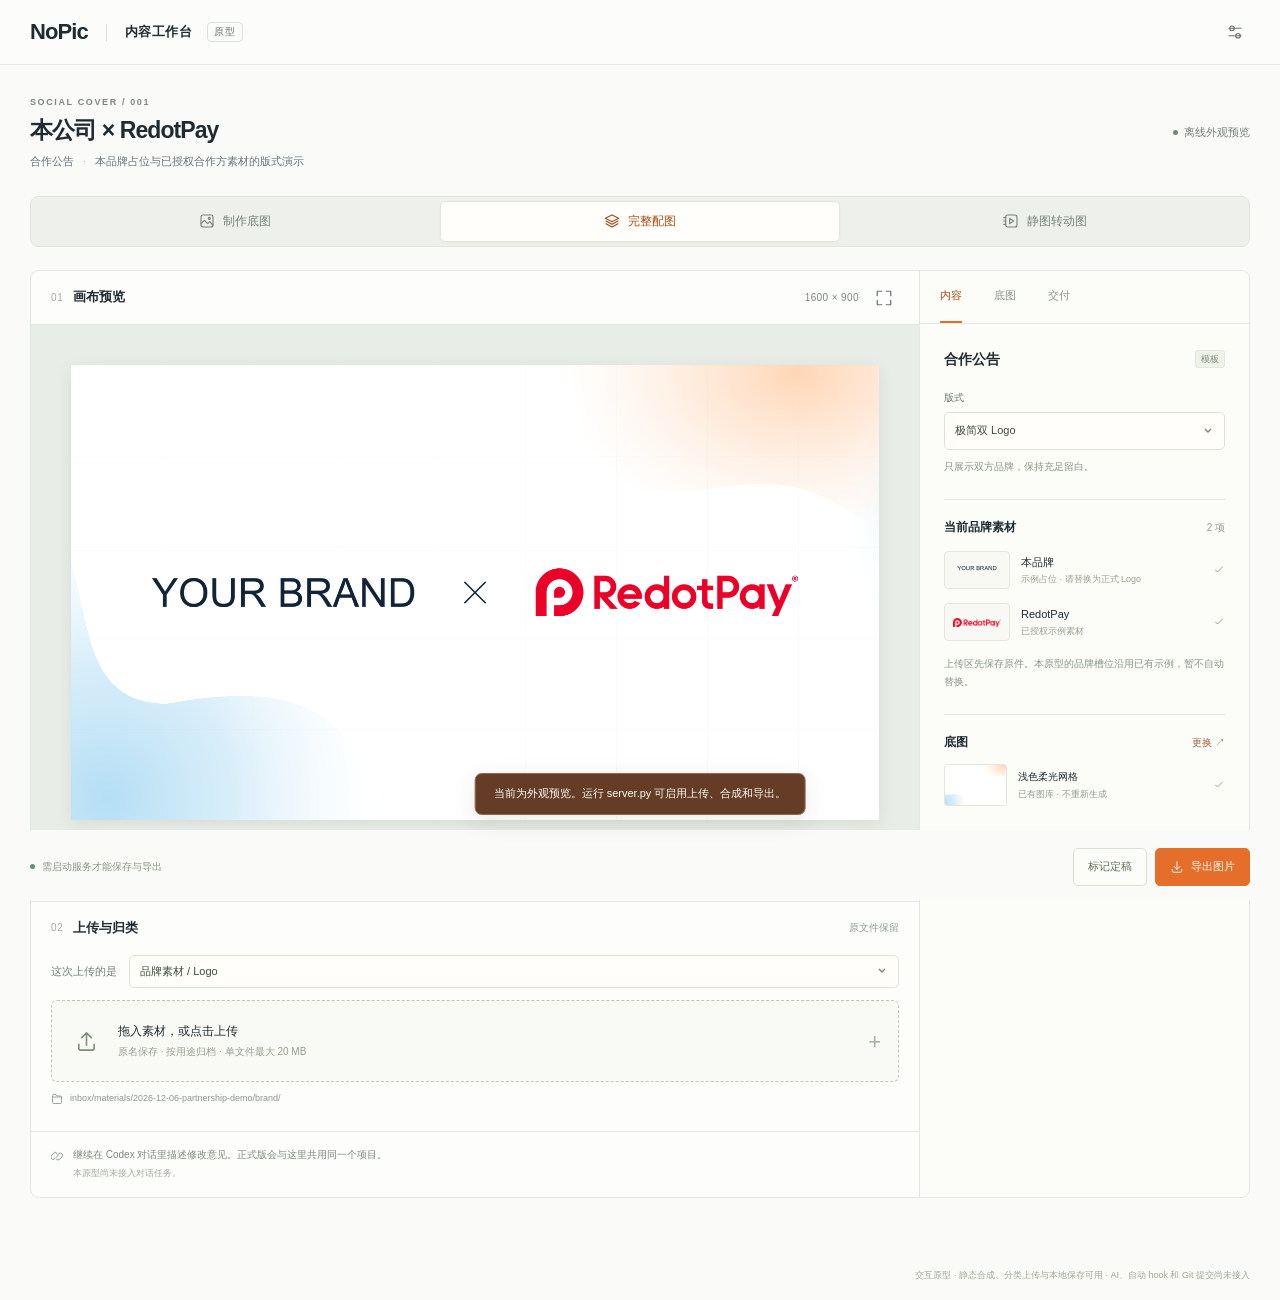
==== output/prototypes/cover-workbench/index.html @ 92ba037e "Initialize NoPic with generic-brand preview workbench" ====
<!doctype html>
<html lang="zh-CN">
<head>
  <meta charset="UTF-8"><meta name="viewport" content="width=device-width,initial-scale=1">
  <title>有图 NoPic · 内容工作台</title>
  <link rel="stylesheet" href="style.css">
</head>
<body>
<svg class="sprite" aria-hidden="true" xmlns="http://www.w3.org/2000/svg">
 <symbol id="i-image" viewBox="0 0 24 24"><rect x="3" y="3" width="18" height="18" rx="3"/><path d="m3 16 5-5 5 5 3-3 5 5"/><circle cx="15.5" cy="8" r="1.5"/></symbol>
 <symbol id="i-stack" viewBox="0 0 24 24"><path d="m12 3 10 5-10 5L2 8 12 3Zm-9 9 9 5 9-5M3 16l9 5 9-5"/></symbol>
 <symbol id="i-motion" viewBox="0 0 24 24"><rect x="4" y="3" width="17" height="18" rx="3"/><path d="m10 8 6 4-6 4ZM1 7h3M1 12h3M1 17h3"/></symbol>
 <symbol id="i-upload" viewBox="0 0 24 24"><path d="M12 16V3m-5 5 5-5 5 5M4 15v4a2 2 0 0 0 2 2h12a2 2 0 0 0 2-2v-4"/></symbol>
 <symbol id="i-download" viewBox="0 0 24 24"><path d="M12 3v13m-5-5 5 5 5-5M4 16v3a2 2 0 0 0 2 2h12a2 2 0 0 0 2-2v-3"/></symbol>
 <symbol id="i-folder" viewBox="0 0 24 24"><path d="M3 7V5a2 2 0 0 1 2-2h5l2 3h7a2 2 0 0 1 2 2v11a2 2 0 0 1-2 2H5a2 2 0 0 1-2-2V7Zm0 1h18"/></symbol>
 <symbol id="i-arrow" viewBox="0 0 24 24"><path d="M5 12h14m-6-6 6 6-6 6"/></symbol>
 <symbol id="i-check" viewBox="0 0 24 24"><path d="m5 12 4 4L19 6"/></symbol>
 <symbol id="i-settings" viewBox="0 0 24 24"><path d="M4 7h16M4 17h16"/><circle cx="8" cy="7" r="3"/><circle cx="16" cy="17" r="3"/></symbol>
 <symbol id="i-expand" viewBox="0 0 24 24"><path d="M9 3H3v6m12-6h6v6M3 15v6h6m12-6v6h-6"/></symbol>
 <symbol id="i-info" viewBox="0 0 24 24"><circle cx="12" cy="12" r="9"/><path d="M12 11v6m0-10v1"/></symbol>
 <symbol id="i-link" viewBox="0 0 24 24"><path d="m10 13 4-4m-6 6-1 1a4 4 0 0 1-6-6l4-4a4 4 0 0 1 6 0m2 2 1-1a4 4 0 0 1 6 6l-4 4a4 4 0 0 1-6 0"/></symbol>
</svg>
<div class="app">
 <header class="app-header">
   <div class="brand"><span class="brand-name">NoPic</span><span class="header-divider"></span><span>内容工作台</span><span class="prototype-tag">原型</span></div>
   <button class="icon-button" id="settings" aria-label="查看保存位置" title="查看保存位置"><svg><use href="#i-settings"/></svg></button>
 </header>
 <div class="project-bar">
   <div><div class="eyebrow">SOCIAL COVER / 001</div><h1>本公司 × RedotPay</h1><p>合作公告 <span>·</span> 本品牌占位与已授权合作方素材的版式演示</p></div>
   <div class="save-state" id="save-status"><i></i><span>本地项目</span></div>
 </div>
 <nav class="workflow-nav" aria-label="制作流程">
   <button data-mode="background"><svg><use href="#i-image"/></svg><span>制作底图</span></button>
   <button data-mode="cover" class="active"><svg><use href="#i-stack"/></svg><span>完整配图</span></button>
   <button data-mode="motion"><svg><use href="#i-motion"/></svg><span>静图转动图</span></button>
 </nav>
 <section class="paths" id="paths" hidden>
   <div class="section-heading"><h2>保存位置</h2><button class="text-button" id="close-paths">收起</button></div>
   <label>本次工作路径<code id="workspace-path"></code></label>
   <label>可选知识库<code id="knowledge-path"></code></label>
   <p>本原型固定使用独立工作目录。上传与导出会真实落盘；知识库目录仅检测，不写入。</p>
 </section>
 <main class="workbench">
  <div class="preview-column">
   <section class="preview-panel">
    <div class="panel-heading"><div><span class="section-number">01</span><h2>画布预览</h2></div><div class="preview-controls"><span class="canvas-size">1600 × 900</span><button class="icon-button" id="expand" aria-label="放大预览"><svg><use href="#i-expand"/></svg></button></div></div>
    <div class="preview-stage" id="stage"><div class="canvas-wrap"><img id="preview" alt="当前配图预览"><div class="render-overlay" id="render-overlay" hidden><span class="spinner"></span>正在更新预览</div></div></div>
    <div class="preview-caption"><span id="preview-kind"><i class="tiny-dot"></i>静态母版</span><span id="preview-note">独立底图 · Logo 分层保留</span></div>
    <div class="motion-strip" id="motion-strip" hidden><svg><use href="#i-motion"/></svg><span>静态母版</span><div class="timeline"><span></span></div><span>00:00 / 00:05</span></div>
   </section>
   <section class="upload-section">
    <div class="panel-heading"><div><span class="section-number">02</span><h2>上传与归类</h2></div><span class="subtle">原文件保留</span></div>
    <div class="upload-category"><label for="upload-category">这次上传的是</label><select id="upload-category"><option value="brand">品牌素材 / Logo</option><option value="layout-reference">总体参考图</option><option value="background-reference">底图参考图</option><option value="background">可直接使用的底图</option><option value="static">之前制作好的静态图</option><option value="other">人物、截图或其他素材</option></select></div>
    <button class="dropzone" id="dropzone"><span class="upload-icon"><svg><use href="#i-upload"/></svg></span><span><strong>拖入素材，或点击上传</strong><small>原名保存 · 按用途归档 · 单文件最大 20 MB</small></span><span class="upload-plus">+</span></button>
    <input type="file" id="file-input" multiple hidden>
    <div class="destination"><svg><use href="#i-folder"/></svg><span id="upload-destination">inbox/materials/日期-partnership-demo/brand/</span></div>
    <div id="uploaded-files" class="file-list" aria-live="polite"></div>
   </section>
   <section class="flow-note"><svg><use href="#i-link"/></svg><p>继续在 Codex 对话里描述修改意见。正式版会与这里共用同一个项目。<span>本原型尚未接入对话任务。</span></p></section>
  </div>
  <aside class="inspector">
   <div class="inspector-tabs" role="tablist" aria-label="配图设置"><button role="tab" aria-selected="true" data-tab="content">内容</button><button role="tab" aria-selected="false" data-tab="backgrounds">底图</button><button role="tab" aria-selected="false" data-tab="delivery">交付</button></div>
   <section class="tab-pane" id="tab-content">
    <div class="pane-title"><h2>合作公告</h2><span class="micro-tag">模板</span></div>
    <label class="field-label" for="template">版式</label><select id="template"><option value="minimal">极简双 Logo</option><option value="centered">居中标题 + 双 Logo</option></select>
    <p class="field-help" id="template-help">只展示双方品牌，保持充足留白。</p>
    <div id="copy-fields" hidden><label class="field-label" for="title">主标题</label><textarea id="title" rows="2" maxlength="200">Partnership Announcement</textarea><label class="field-label" for="subtitle">说明文案</label><textarea id="subtitle" rows="2" maxlength="500">Approved copy goes here.</textarea><p class="field-help">演示文案，请替换为已确认的内容。</p></div>
    <div class="divider"></div><div class="section-heading"><h3>当前品牌素材</h3><span class="subtle">2 项</span></div>
    <div class="asset-slot"><div class="asset-thumb"><img id="brand-asset" alt="本品牌占位文字，非正式 Logo"></div><div><strong>本品牌</strong><small>示例占位 · 请替换为正式 Logo</small></div><svg class="verified"><use href="#i-check"/></svg></div>
    <div class="asset-slot"><div class="asset-thumb"><img id="partner-asset" alt="RedotPay 示例 Logo"></div><div><strong>RedotPay</strong><small>已授权示例素材</small></div><svg class="verified"><use href="#i-check"/></svg></div>
    <p class="field-help">上传区先保存原件。本原型的品牌槽位沿用已有示例，暂不自动替换。</p>
    <div class="divider"></div><div class="section-heading"><h3>底图</h3><button class="text-button" id="choose-background">更换 <span>↗</span></button></div>
    <button class="selected-bg" id="selected-bg"><img id="selected-bg-image" alt="已选底图"><span><strong id="selected-bg-name">浅色柔光网格</strong><small>已有图库 · 不重新生成</small></span><svg><use href="#i-check"/></svg></button>
   </section>
   <section class="tab-pane" id="tab-backgrounds" hidden>
    <div class="pane-title"><h2>选择底图</h2><span class="micro-tag">固定素材</span></div><p class="field-help top-help">换底图保留当前文案与品牌素材。</p>
    <div id="background-options" class="background-options"></div>
    <details class="generation"><summary>需要 AI 新底图？</summary><p>描述画面与留白要求，先保存生成需求。</p><label class="sr-only" for="background-brief">新底图需求</label><textarea id="background-brief" rows="3" placeholder="例如：浅橙色，中央留白，参考上传的底图参考图"></textarea><button class="secondary full" id="save-background-request">保存生成需求</button><small>原型不调用 AI；需由 Codex 后续执行。</small></details>
   </section>
   <section class="tab-pane" id="tab-delivery" hidden>
    <div class="pane-title"><h2>导出设置</h2><span class="micro-tag">本地</span></div><label class="field-label" for="format">图片格式</label><select id="format"><option value="png">PNG · 无损图片</option><option value="webp">WebP · 轻量图片</option></select>
    <div class="delivery-list"><div><svg><use href="#i-check"/></svg>完整配图与独立底图</div><div><svg><use href="#i-check"/></svg>可编辑项目与素材副本</div><div><svg><use href="#i-check"/></svg>文案、模板与字体</div></div>
    <p class="field-help">下载图片的同时，完整项目保存在本地工作路径。切换“制作底图”时只制作无字底图。</p>
    <div class="divider"></div><h3>定稿后入库</h3><p class="field-help">先生成本地候选包，再决定是否提交知识库。原型不执行 Git 操作。</p><button class="secondary full" id="finalize-inspector">标记定稿，查看清单</button>
   </section>
   <section class="motion-settings" id="motion-settings" hidden>
    <div class="pane-title"><h2>背景循环</h2><span class="micro-tag">素材检查</span></div><div class="motion-check"><span class="status-circle">!</span><strong>需要可运动的独立图层</strong><p>当前母版只有完整背景，不能直接套用网格运动。请补充透明纹理层，或已有背景序列帧。</p></div>
    <label class="field-label" for="duration">目标时长 <span id="duration-label">5 秒</span></label><input type="range" id="duration" min="2" max="15" value="5"><label class="field-label" for="motion-brief">希望怎样动起来</label><textarea id="motion-brief" rows="3" placeholder="例如：文字和 Logo 固定，背景网格缓慢循环"></textarea><button class="secondary full" id="save-motion-request">保存动效需求</button><p class="field-help">这里只保存需求，不生成或导出视频。</p>
   </section>
  </aside>
 </main>
 <section class="finalization" id="finalization" hidden aria-live="polite"><div class="final-heading"><span class="final-check"><svg><use href="#i-check"/></svg></span><div><h2>此版本已定稿，项目已保存在本地</h2><p>可选提交到知识库，也可以只保留本地。</p></div></div><div class="final-target"><svg><use href="#i-folder"/></svg><code id="submission-target"></code></div><div class="final-actions"><a class="secondary" id="download-package">下载候选工程包</a><button class="text-button" id="dismiss">仅保留本地</button></div><details><summary id="file-count">查看入库文件清单</summary><ul id="submission-files"></ul></details><p class="field-help">候选包未提交、未推送；上传的参考图不自动包含其中。</p></section>
 <footer class="action-bar"><div class="action-status"><i></i><span id="action-status">本地制作 · 素材不外传</span></div><div class="actions"><button class="secondary" id="finalize">标记定稿</button><button class="primary" id="export"><svg><use href="#i-download"/></svg><span>导出图片</span></button></div></footer>
 <div class="prototype-note">交互原型 · 静态合成、分类上传与本地保存可用 · AI、自动 hook 和 Git 提交尚未接入</div>
</div>
<div class="toast" id="toast" role="status" hidden></div>
<dialog id="lightbox"><button class="icon-button" id="close-lightbox" aria-label="关闭大图">×</button><img id="lightbox-image" alt="放大预览"></dialog>
<script id="demo-data" type="application/json">{"logo": "[data-uri]", "partner": "[data-uri]", "cover": "[data-uri]", "backgrounds": {"soft": "[data-uri]", "orange": "[data-uri]", "radial": "[data-uri]"}}</script>
<script src="app.js"></script>
</body></html>
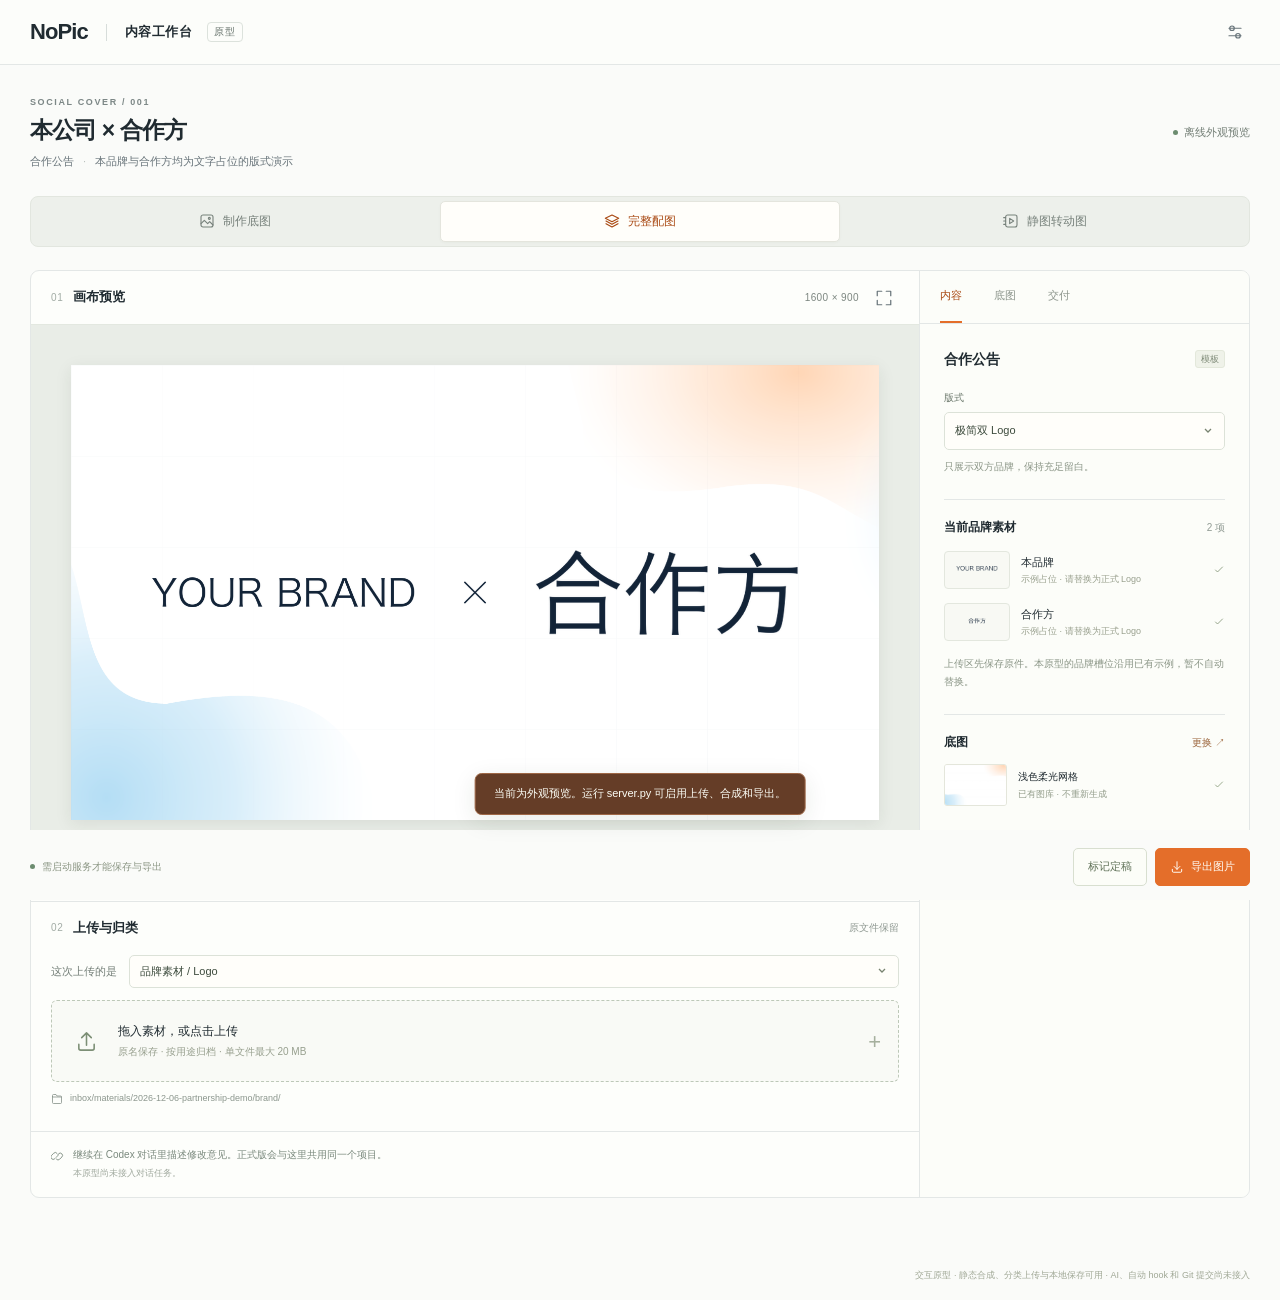
==== commit 1447023f: "Use generic partner placeholders in public NoPic demos" ====
--- a/output/prototypes/cover-workbench/index.html
+++ b/output/prototypes/cover-workbench/index.html
@@ -26,7 +26,7 @@
    <button class="icon-button" id="settings" aria-label="查看保存位置" title="查看保存位置"><svg><use href="#i-settings"/></svg></button>
  </header>
  <div class="project-bar">
-   <div><div class="eyebrow">SOCIAL COVER / 001</div><h1>本公司 × RedotPay</h1><p>合作公告 <span>·</span> 本品牌占位与已授权合作方素材的版式演示</p></div>
+   <div><div class="eyebrow">SOCIAL COVER / 001</div><h1>本公司 × 合作方</h1><p>合作公告 <span>·</span> 本品牌与合作方均为文字占位的版式演示</p></div>
    <div class="save-state" id="save-status"><i></i><span>本地项目</span></div>
  </div>
  <nav class="workflow-nav" aria-label="制作流程">
@@ -67,7 +67,7 @@
     <div id="copy-fields" hidden><label class="field-label" for="title">主标题</label><textarea id="title" rows="2" maxlength="200">Partnership Announcement</textarea><label class="field-label" for="subtitle">说明文案</label><textarea id="subtitle" rows="2" maxlength="500">Approved copy goes here.</textarea><p class="field-help">演示文案，请替换为已确认的内容。</p></div>
     <div class="divider"></div><div class="section-heading"><h3>当前品牌素材</h3><span class="subtle">2 项</span></div>
     <div class="asset-slot"><div class="asset-thumb"><img id="brand-asset" alt="本品牌占位文字，非正式 Logo"></div><div><strong>本品牌</strong><small>示例占位 · 请替换为正式 Logo</small></div><svg class="verified"><use href="#i-check"/></svg></div>
-    <div class="asset-slot"><div class="asset-thumb"><img id="partner-asset" alt="RedotPay 示例 Logo"></div><div><strong>RedotPay</strong><small>已授权示例素材</small></div><svg class="verified"><use href="#i-check"/></svg></div>
+    <div class="asset-slot"><div class="asset-thumb"><img id="partner-asset" alt="合作方文字占位，非正式 Logo"></div><div><strong>合作方</strong><small>示例占位 · 请替换为正式 Logo</small></div><svg class="verified"><use href="#i-check"/></svg></div>
     <p class="field-help">上传区先保存原件。本原型的品牌槽位沿用已有示例，暂不自动替换。</p>
     <div class="divider"></div><div class="section-heading"><h3>底图</h3><button class="text-button" id="choose-background">更换 <span>↗</span></button></div>
     <button class="selected-bg" id="selected-bg"><img id="selected-bg-image" alt="已选底图"><span><strong id="selected-bg-name">浅色柔光网格</strong><small>已有图库 · 不重新生成</small></span><svg><use href="#i-check"/></svg></button>
@@ -95,6 +95,6 @@
 </div>
 <div class="toast" id="toast" role="status" hidden></div>
 <dialog id="lightbox"><button class="icon-button" id="close-lightbox" aria-label="关闭大图">×</button><img id="lightbox-image" alt="放大预览"></dialog>
-<script id="demo-data" type="application/json">{"logo": "[data-uri]", "partner": "[data-uri]", "cover": "[data-uri]", "backgrounds": {"soft": "[data-uri]", "orange": "[data-uri]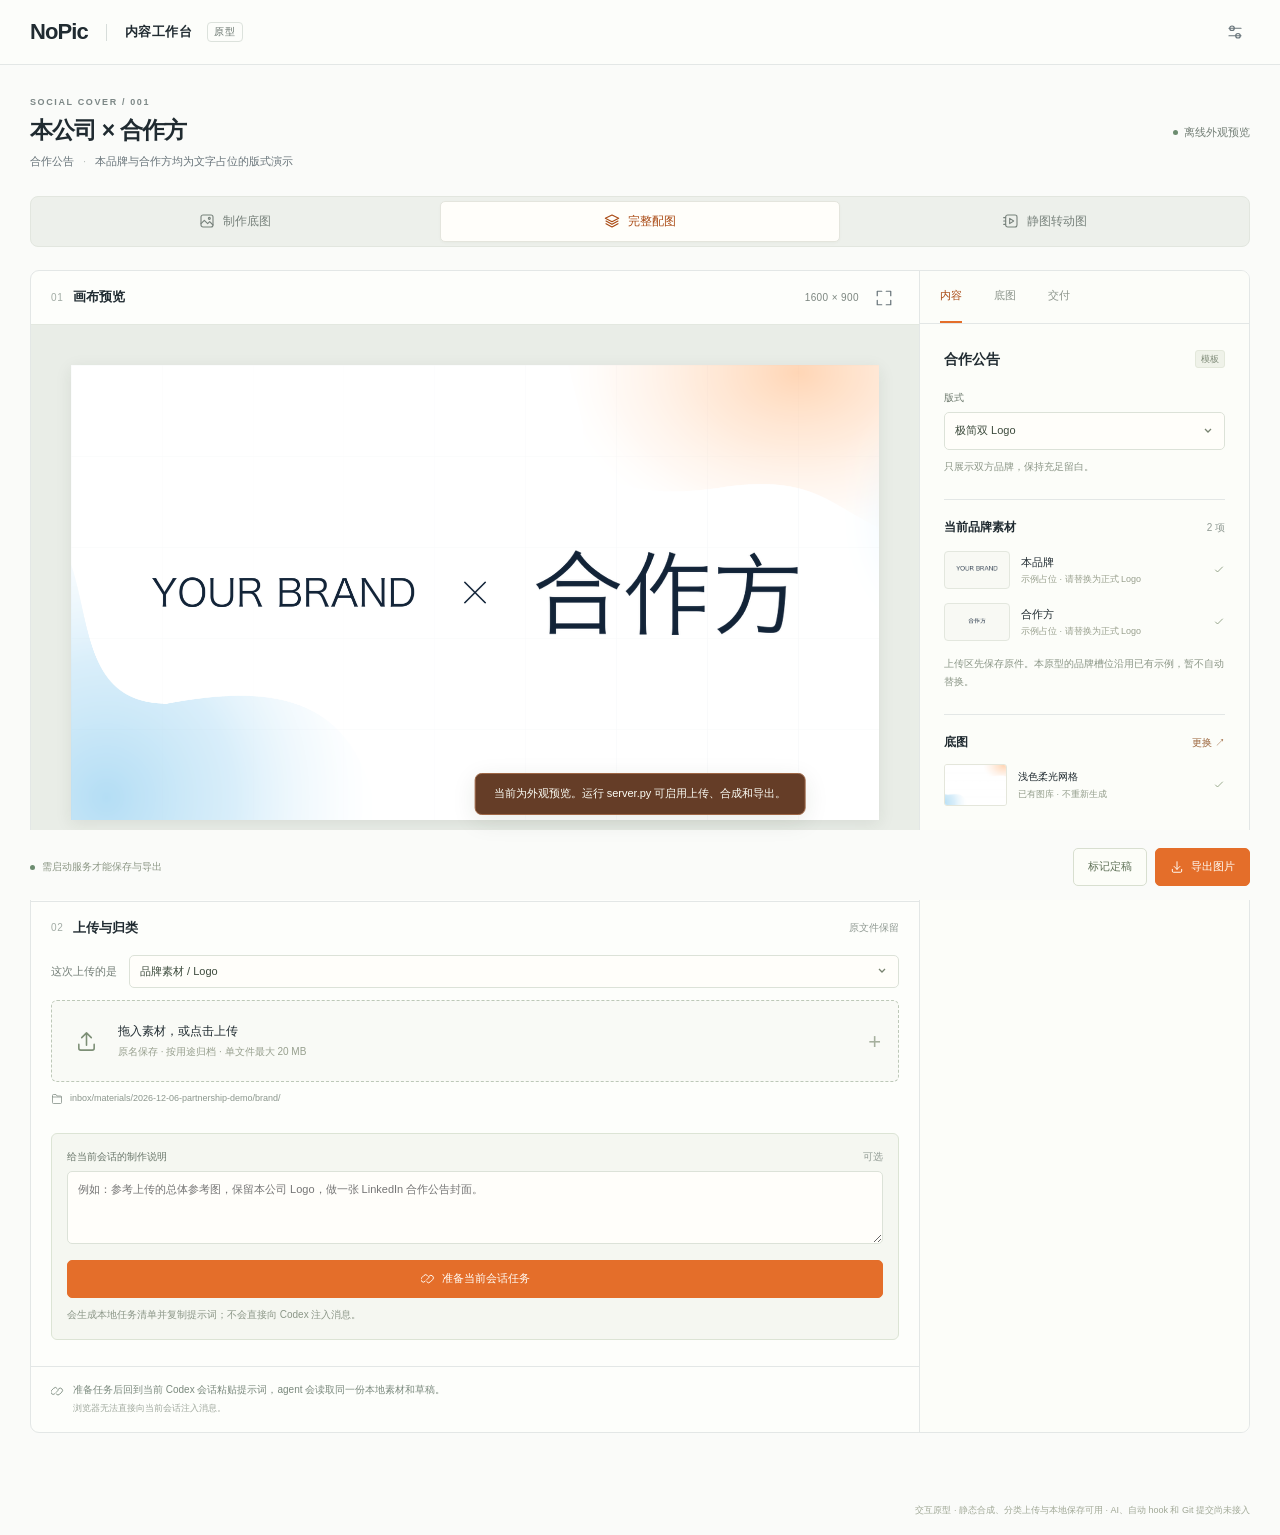
==== commit 3a2478e3: "feat: open social cover workbench in Codex sidebar" ====
--- a/output/prototypes/cover-workbench/index.html
+++ b/output/prototypes/cover-workbench/index.html
@@ -55,8 +55,14 @@
     <input type="file" id="file-input" multiple hidden>
     <div class="destination"><svg><use href="#i-folder"/></svg><span id="upload-destination">inbox/materials/日期-partnership-demo/brand/</span></div>
     <div id="uploaded-files" class="file-list" aria-live="polite"></div>
+    <div class="session-handoff">
+     <label class="field-label" for="session-instruction">给当前会话的制作说明 <span class="subtle">可选</span></label>
+     <textarea id="session-instruction" rows="3" placeholder="例如：参考上传的总体参考图，保留本公司 Logo，做一张 LinkedIn 合作公告封面。"></textarea>
+     <button class="primary full" id="handoff-session"><svg><use href="#i-link"/></svg><span>准备当前会话任务</span></button>
+     <p class="field-help" id="session-handoff-status">会生成本地任务清单并复制提示词；不会直接向 Codex 注入消息。</p>
+    </div>
    </section>
-   <section class="flow-note"><svg><use href="#i-link"/></svg><p>继续在 Codex 对话里描述修改意见。正式版会与这里共用同一个项目。<span>本原型尚未接入对话任务。</span></p></section>
+   <section class="flow-note"><svg><use href="#i-link"/></svg><p>准备任务后回到当前 Codex 会话粘贴提示词，agent 会读取同一份本地素材和草稿。<span>浏览器无法直接向当前会话注入消息。</span></p></section>
   </div>
   <aside class="inspector">
    <div class="inspector-tabs" role="tablist" aria-label="配图设置"><button role="tab" aria-selected="true" data-tab="content">内容</button><button role="tab" aria-selected="false" data-tab="backgrounds">底图</button><button role="tab" aria-selected="false" data-tab="delivery">交付</button></div>
--- a/output/prototypes/cover-workbench/style.css
+++ b/output/prototypes/cover-workbench/style.css
@@ -6,4 +6,6 @@
 @media(max-width:430px){.app-header,.project-bar{padding-left:15px;padding-right:15px}.brand{gap:8px;font-size:11px}.header-divider{margin:0 2px}.workflow-nav{margin-left:15px;margin-right:15px}.workbench{margin:0 15px}.canvas-size{font-size:9px}.preview-stage{padding:18px 16px}.preview-caption{font-size:9px}.panel-heading{padding:0 16px}.action-bar{padding-left:15px;padding-right:15px}.action-status{font-size:9px}.actions .secondary{padding:8px 10px}.primary{padding:8px 12px}.asset-slot{gap:8px}.asset-slot strong{font-size:10px}.asset-slot small{font-size:8px}.save-state{font-size:9px}.dropzone small{font-size:9px}.upload-plus{display:none}.delivery-list{grid-template-columns:1fr}.background-options{gap:7px}.prototype-note{padding-left:15px;padding-right:15px}}
 @media(prefers-reduced-motion:reduce){*{animation-duration:.01ms!important;transition:none!important}}
 
+.session-handoff{margin:18px 20px 10px;padding:15px;background:#f5f7f1;border:1px solid #dce4d5;border-radius:6px}.session-handoff .field-label{margin-top:0}.session-handoff textarea{min-height:68px}.session-handoff .primary{margin-top:10px}.session-handoff .primary svg{width:14px;height:14px}.session-handoff .field-help{margin-bottom:0}
+
 .brand-name{font-size:22px;font-weight:700;letter-spacing:-.04em;line-height:1}
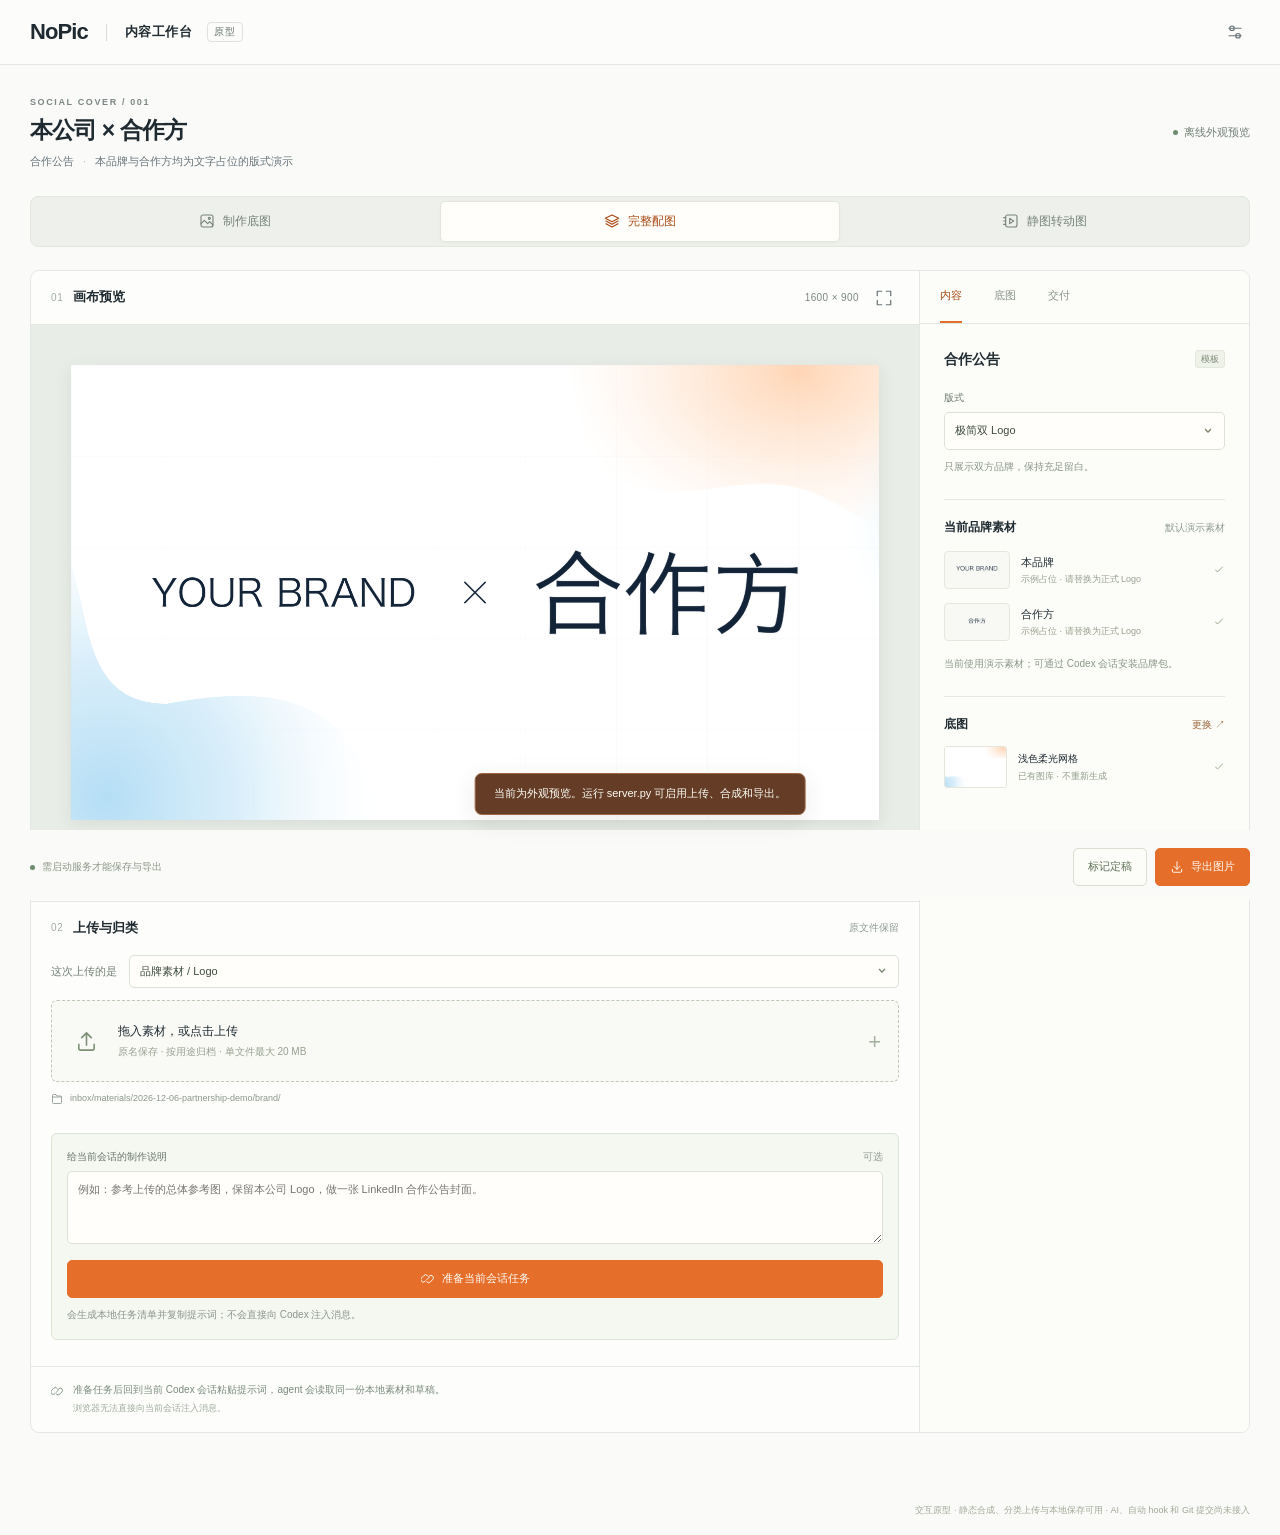
==== commit 24c67cae: "feat: install and load NoPic brand packs" ====
--- a/output/prototypes/cover-workbench/index.html
+++ b/output/prototypes/cover-workbench/index.html
@@ -71,10 +71,10 @@
     <label class="field-label" for="template">版式</label><select id="template"><option value="minimal">极简双 Logo</option><option value="centered">居中标题 + 双 Logo</option></select>
     <p class="field-help" id="template-help">只展示双方品牌，保持充足留白。</p>
     <div id="copy-fields" hidden><label class="field-label" for="title">主标题</label><textarea id="title" rows="2" maxlength="200">Partnership Announcement</textarea><label class="field-label" for="subtitle">说明文案</label><textarea id="subtitle" rows="2" maxlength="500">Approved copy goes here.</textarea><p class="field-help">演示文案，请替换为已确认的内容。</p></div>
-    <div class="divider"></div><div class="section-heading"><h3>当前品牌素材</h3><span class="subtle">2 项</span></div>
+    <div class="divider"></div><div class="section-heading"><h3>当前品牌素材</h3><span class="subtle" id="brand-pack-name">默认演示素材</span></div>
     <div class="asset-slot"><div class="asset-thumb"><img id="brand-asset" alt="本品牌占位文字，非正式 Logo"></div><div><strong>本品牌</strong><small>示例占位 · 请替换为正式 Logo</small></div><svg class="verified"><use href="#i-check"/></svg></div>
     <div class="asset-slot"><div class="asset-thumb"><img id="partner-asset" alt="合作方文字占位，非正式 Logo"></div><div><strong>合作方</strong><small>示例占位 · 请替换为正式 Logo</small></div><svg class="verified"><use href="#i-check"/></svg></div>
-    <p class="field-help">上传区先保存原件。本原型的品牌槽位沿用已有示例，暂不自动替换。</p>
+    <p class="field-help" id="brand-pack-help">当前使用演示素材；可通过 Codex 会话安装品牌包。</p>
     <div class="divider"></div><div class="section-heading"><h3>底图</h3><button class="text-button" id="choose-background">更换 <span>↗</span></button></div>
     <button class="selected-bg" id="selected-bg"><img id="selected-bg-image" alt="已选底图"><span><strong id="selected-bg-name">浅色柔光网格</strong><small>已有图库 · 不重新生成</small></span><svg><use href="#i-check"/></svg></button>
    </section>
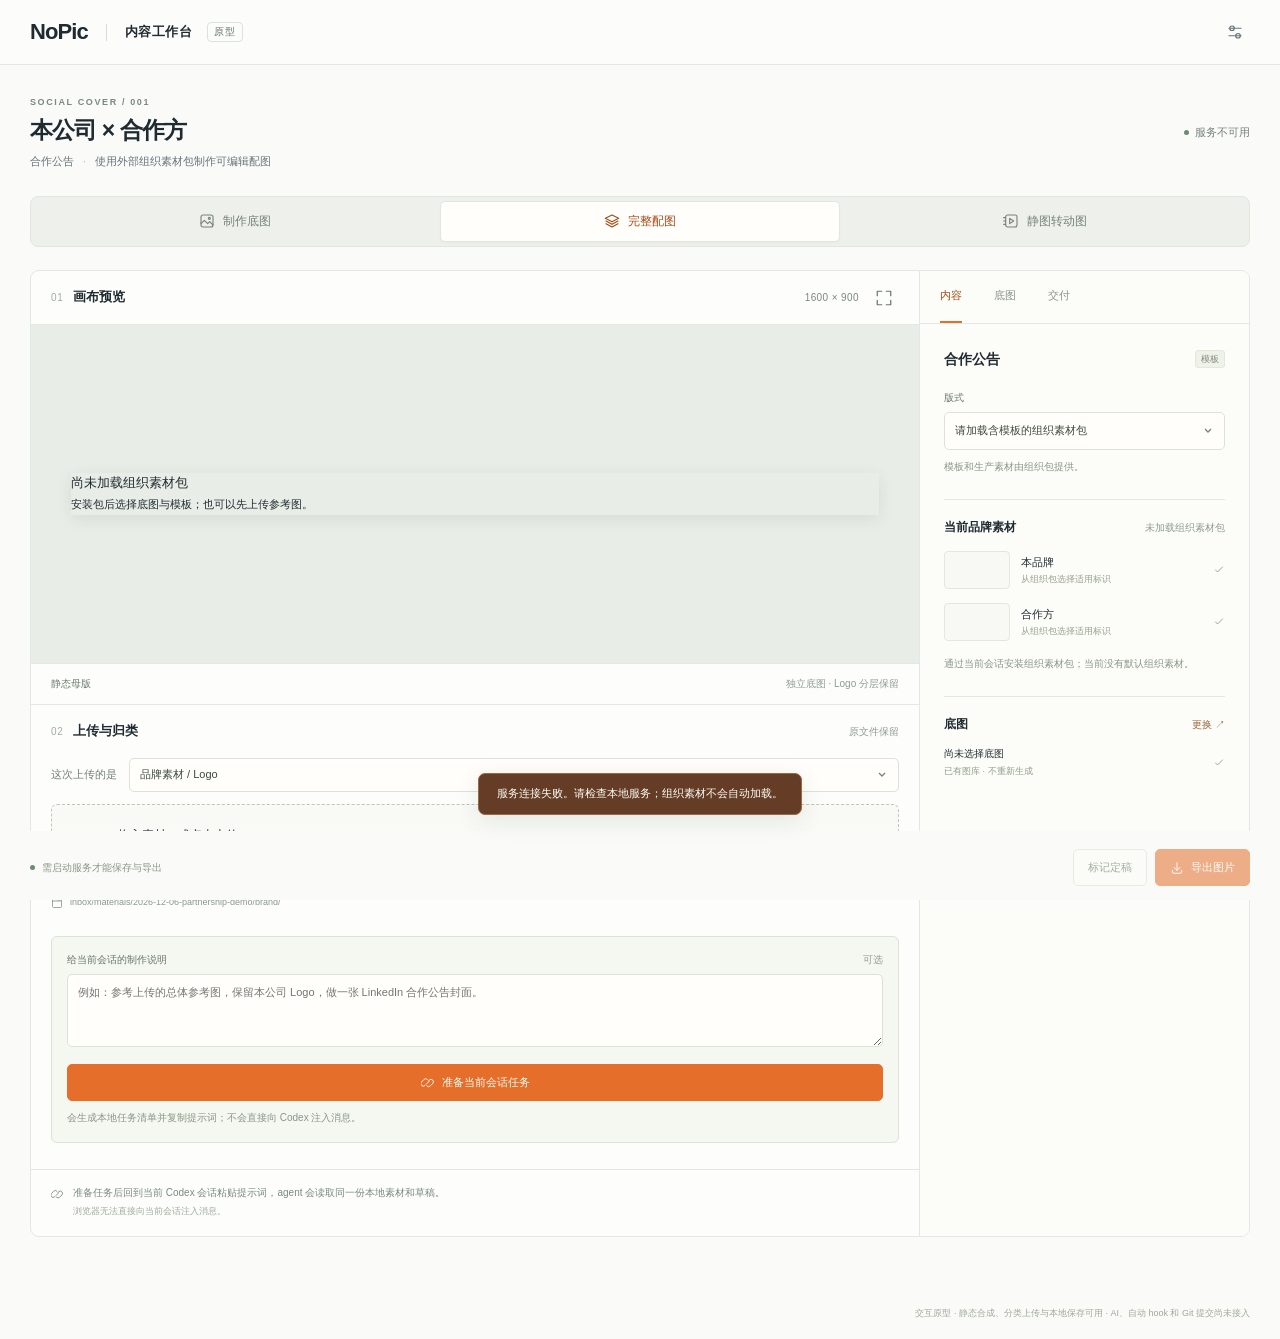
==== commit 5de3bad5: "refactor: separate NoPic methodology from organization assets" ====
--- a/output/prototypes/cover-workbench/index.html
+++ b/output/prototypes/cover-workbench/index.html
@@ -26,7 +26,7 @@
    <button class="icon-button" id="settings" aria-label="查看保存位置" title="查看保存位置"><svg><use href="#i-settings"/></svg></button>
  </header>
  <div class="project-bar">
-   <div><div class="eyebrow">SOCIAL COVER / 001</div><h1>本公司 × 合作方</h1><p>合作公告 <span>·</span> 本品牌与合作方均为文字占位的版式演示</p></div>
+   <div><div class="eyebrow">SOCIAL COVER / 001</div><h1>本公司 × 合作方</h1><p>合作公告 <span>·</span> 使用外部组织素材包制作可编辑配图</p></div>
    <div class="save-state" id="save-status"><i></i><span>本地项目</span></div>
  </div>
  <nav class="workflow-nav" aria-label="制作流程">
@@ -44,7 +44,7 @@
   <div class="preview-column">
    <section class="preview-panel">
     <div class="panel-heading"><div><span class="section-number">01</span><h2>画布预览</h2></div><div class="preview-controls"><span class="canvas-size">1600 × 900</span><button class="icon-button" id="expand" aria-label="放大预览"><svg><use href="#i-expand"/></svg></button></div></div>
-    <div class="preview-stage" id="stage"><div class="canvas-wrap"><img id="preview" alt="当前配图预览"><div class="render-overlay" id="render-overlay" hidden><span class="spinner"></span>正在更新预览</div></div></div>
+    <div class="preview-stage" id="stage"><div class="canvas-wrap"><img id="preview" alt="当前配图预览" hidden><p id="empty-preview">尚未加载组织素材包<br><small>安装包后选择底图与模板；也可以先上传参考图。</small></p><div class="render-overlay" id="render-overlay" hidden><span class="spinner"></span>正在更新预览</div></div></div>
     <div class="preview-caption"><span id="preview-kind"><i class="tiny-dot"></i>静态母版</span><span id="preview-note">独立底图 · Logo 分层保留</span></div>
     <div class="motion-strip" id="motion-strip" hidden><svg><use href="#i-motion"/></svg><span>静态母版</span><div class="timeline"><span></span></div><span>00:00 / 00:05</span></div>
    </section>
@@ -68,20 +68,52 @@
    <div class="inspector-tabs" role="tablist" aria-label="配图设置"><button role="tab" aria-selected="true" data-tab="content">内容</button><button role="tab" aria-selected="false" data-tab="backgrounds">底图</button><button role="tab" aria-selected="false" data-tab="delivery">交付</button></div>
    <section class="tab-pane" id="tab-content">
     <div class="pane-title"><h2>合作公告</h2><span class="micro-tag">模板</span></div>
-    <label class="field-label" for="template">版式</label><select id="template"><option value="minimal">极简双 Logo</option><option value="centered">居中标题 + 双 Logo</option></select>
-    <p class="field-help" id="template-help">只展示双方品牌，保持充足留白。</p>
-    <div id="copy-fields" hidden><label class="field-label" for="title">主标题</label><textarea id="title" rows="2" maxlength="200">Partnership Announcement</textarea><label class="field-label" for="subtitle">说明文案</label><textarea id="subtitle" rows="2" maxlength="500">Approved copy goes here.</textarea><p class="field-help">演示文案，请替换为已确认的内容。</p></div>
-    <div class="divider"></div><div class="section-heading"><h3>当前品牌素材</h3><span class="subtle" id="brand-pack-name">默认演示素材</span></div>
-    <div class="asset-slot"><div class="asset-thumb"><img id="brand-asset" alt="本品牌占位文字，非正式 Logo"></div><div><strong>本品牌</strong><small>示例占位 · 请替换为正式 Logo</small></div><svg class="verified"><use href="#i-check"/></svg></div>
-    <div class="asset-slot"><div class="asset-thumb"><img id="partner-asset" alt="合作方文字占位，非正式 Logo"></div><div><strong>合作方</strong><small>示例占位 · 请替换为正式 Logo</small></div><svg class="verified"><use href="#i-check"/></svg></div>
-    <p class="field-help" id="brand-pack-help">当前使用演示素材；可通过 Codex 会话安装品牌包。</p>
+    <label class="field-label" for="template">版式</label><select id="template"><option value="">请加载组织素材包</option></select>
+    <p class="field-help" id="template-help">版式来自当前组织素材包。</p>
+    <div id="copy-fields" hidden><label class="field-label" for="title">主标题</label><textarea id="title" rows="2" maxlength="200"></textarea><label class="field-label" for="subtitle">说明文案</label><textarea id="subtitle" rows="2" maxlength="500"></textarea><p class="field-help">演示文案，请替换为已确认的内容。</p></div>
+    <div class="divider"></div><div class="section-heading"><h3>当前品牌素材</h3><span class="subtle" id="brand-pack-name">未加载组织素材包</span></div>
+    <div class="asset-slot"><div class="asset-thumb"><img id="brand-asset" alt="当前组织正式标识"></div><div><strong>本品牌</strong><small>从组织包选择适用标识</small></div><svg class="verified"><use href="#i-check"/></svg></div>
+    <div class="asset-slot"><div class="asset-thumb"><img id="partner-asset" alt="当前合作方正式标识"></div><div><strong>合作方</strong><small>从组织包选择适用标识</small></div><svg class="verified"><use href="#i-check"/></svg></div>
+    <p class="field-help" id="brand-pack-help">通过当前会话安装组织素材包，工作台只使用包内资源。</p>
     <div class="divider"></div><div class="section-heading"><h3>底图</h3><button class="text-button" id="choose-background">更换 <span>↗</span></button></div>
-    <button class="selected-bg" id="selected-bg"><img id="selected-bg-image" alt="已选底图"><span><strong id="selected-bg-name">浅色柔光网格</strong><small>已有图库 · 不重新生成</small></span><svg><use href="#i-check"/></svg></button>
+    <button class="selected-bg" id="selected-bg"><img id="selected-bg-image" alt="已选底图"><span><strong id="selected-bg-name">尚未选择底图</strong><small>已有图库 · 不重新生成</small></span><svg><use href="#i-check"/></svg></button>
    </section>
    <section class="tab-pane" id="tab-backgrounds" hidden>
     <div class="pane-title"><h2>选择底图</h2><span class="micro-tag">固定素材</span></div><p class="field-help top-help">换底图保留当前文案与品牌素材。</p>
     <div id="background-options" class="background-options"></div>
-    <details class="generation"><summary>需要 AI 新底图？</summary><p>描述画面与留白要求，先保存生成需求。</p><label class="sr-only" for="background-brief">新底图需求</label><textarea id="background-brief" rows="3" placeholder="例如：浅橙色，中央留白，参考上传的底图参考图"></textarea><button class="secondary full" id="save-background-request">保存生成需求</button><small>原型不调用 AI；需由 Codex 后续执行。</small></details>
+    <details class="generation" id="background-generation">
+     <summary>用 AI 做新底图</summary>
+     <p class="generation-intro">贴一张喜欢的图，说说想留下什么。含文字的完整海报也可以。</p>
+     <fieldset class="reference-source"><legend><span class="step-number">1</span> 给一张参考图</legend>
+      <div class="source-options"><label><input type="radio" name="reference-source" value="chat" checked>粘贴到 Codex 对话</label><label><input type="radio" name="reference-source" value="panel">上传到工作台</label></div>
+      <p id="reference-chat-help" class="field-help">准备好任务后，回到当前 Codex 对话，把参考图和任务提示一起粘贴发送。</p>
+      <div id="reference-panel" hidden>
+       <button class="reference-dropzone" id="background-reference-dropzone">点击上传、拖入或在这里粘贴图片<span>PNG / JPG / WebP / GIF · 每张最多 20 MB</span></button>
+       <input id="background-reference-input" type="file" accept="image/png,image/jpeg,image/webp,image/gif" multiple hidden>
+       <div id="background-reference-list" class="reference-list" aria-label="选择本次参考图"></div>
+       <p class="field-help">只分析勾选的图片。原件保留为风格参考。</p>
+      </div>
+     </fieldset>
+     <fieldset><legend><span class="step-number">2</span> 说说你的想法 <span class="optional">可选</span></legend>
+      <label class="sr-only" for="background-brief">希望保留的感觉</label>
+      <textarea id="background-brief" rows="3" maxlength="6000" placeholder="例如：喜欢这张图的暖橙色和柔和光感，想要更干净，左边放标题。拿不准也可以留空。"></textarea>
+      <div class="generation-layout"><label for="background-ratio">图片比例<select id="background-ratio"><option value="16:9">16:9 横版</option><option value="3:4">3:4 竖版</option><option value="1:1">1:1 方图</option><option value="4:5">4:5 竖版</option></select></label><label for="background-text-space">哪里放内容<select id="background-text-space"><option value="auto">让 AI 建议</option><option value="left">左侧放标题</option><option value="center">中央放内容</option><option value="right">右侧放内容</option><option value="top">上方放标题</option></select></label></div>
+     </fieldset>
+     <fieldset class="background-next"><legend><span class="step-number">3</span> 让 Codex 做什么</legend>
+      <label><input type="radio" name="background-intent" value="analyze" checked><span>先提炼风格提示词<small>先看懂参考图，拿到可修改的底图描述。</small></span></label>
+      <label><input type="radio" name="background-intent" value="generate"><span>提炼后直接生成无字底图<small>按参考风格新绘制，保留当前已选底图。</small></span></label>
+     </fieldset>
+     <div id="background-analysis" class="background-analysis" hidden>
+      <strong id="background-style-summary"></strong><dl id="background-style-facts"></dl>
+      <label class="field-label" for="background-style-prompt">底图提示词 · 可直接修改</label><textarea id="background-style-prompt" rows="5" maxlength="6000"></textarea>
+      <p id="background-style-exclusions" class="field-help"></p><p class="field-help">想微调？改上方想法或这段提示词，再准备一次任务。</p>
+     </div>
+     <button class="primary full" id="prepare-background-task">准备风格分析任务</button>
+     <p class="field-help">AI 会借鉴配色、材质与光影，排除文字、Logo、二维码和人物等前景。执行发生在当前 Codex 对话。</p>
+     <div id="background-task-output" class="background-task-output" hidden>
+      <p id="background-task-status" role="status"></p><label class="field-label" for="background-task-prompt">粘贴到当前 Codex 对话</label><textarea id="background-task-prompt" rows="4" readonly></textarea><button class="secondary full" id="copy-background-task">复制任务提示</button>
+     </div>
+    </details>
    </section>
    <section class="tab-pane" id="tab-delivery" hidden>
     <div class="pane-title"><h2>导出设置</h2><span class="micro-tag">本地</span></div><label class="field-label" for="format">图片格式</label><select id="format"><option value="png">PNG · 无损图片</option><option value="webp">WebP · 轻量图片</option></select>
@@ -101,6 +133,6 @@
 </div>
 <div class="toast" id="toast" role="status" hidden></div>
 <dialog id="lightbox"><button class="icon-button" id="close-lightbox" aria-label="关闭大图">×</button><img id="lightbox-image" alt="放大预览"></dialog>
-<script id="demo-data" type="application/json">{"logo": "[data-uri]", "partner": "[data-uri]", "cover": "[data-uri]", "backgrounds": {"soft": "[data-uri]", "orange": "[data-uri]